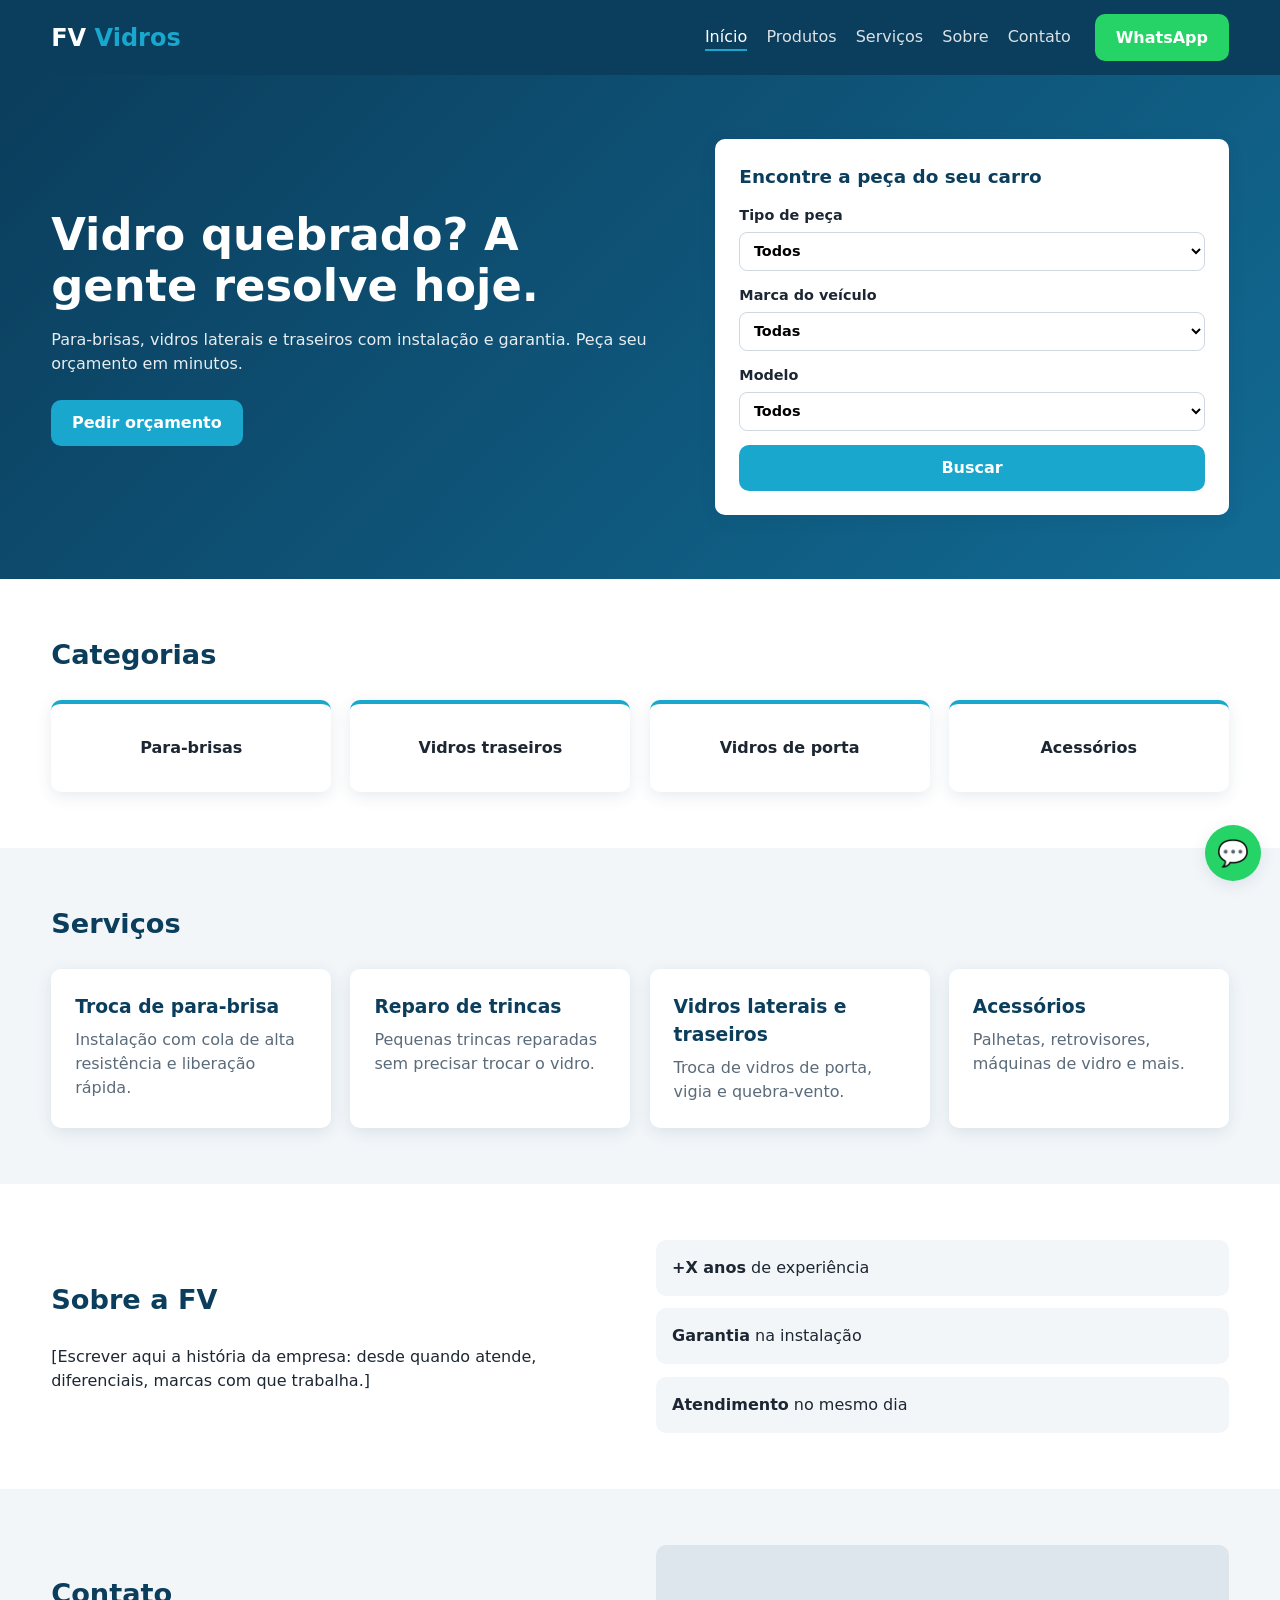
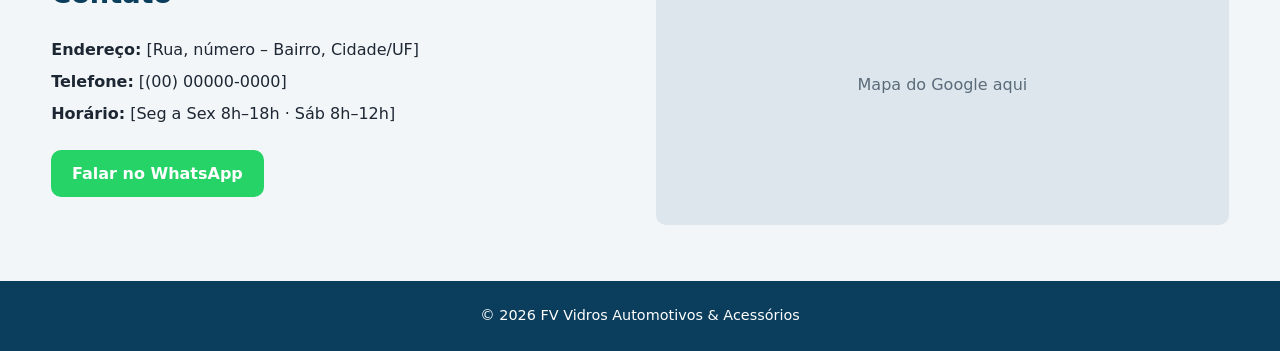
==== main/index.html @ 814f2c2c "Add files via upload primeiro code" ====
<!DOCTYPE html>
<html lang="pt-BR">
<head>
  <meta charset="UTF-8">
  <meta name="viewport" content="width=device-width, initial-scale=1.0">
  <title>FV Vidros Automotivos & Acessórios</title>
  <meta name="description" content="Para-brisas, vidros de porta, vidros traseiros, retrovisores e acessórios automotivos. Orçamento rápido pelo WhatsApp.">
  <link rel="stylesheet" href="css/reset.css">
  <link rel="stylesheet" href="css/style.css">
</head>
<body>

  <!-- ===== CABEÇALHO ===== -->
  <header class="topo">
    <div class="container topo__linha">
      <a href="index.html" class="logo">FV <span>Vidros</span></a>

      <button class="menu-toggle" aria-label="Abrir menu" aria-expanded="false">☰</button>

      <nav class="menu" aria-label="Principal">
        <a href="index.html" class="ativo">Início</a>
        <a href="produtos.html">Produtos</a>
        <a href="#servicos">Serviços</a>
        <a href="#sobre">Sobre</a>
        <a href="#contato">Contato</a>
      </nav>

      <a class="btn btn--whats js-whats" href="#" data-msg="Olá! Vim pelo site e gostaria de um orçamento.">WhatsApp</a>
    </div>
  </header>

  <main>
    <!-- ===== HERO + BUSCA POR VEÍCULO ===== -->
    <section class="hero">
      <div class="container hero__grid">
        <div>
          <h1>Vidro quebrado? A gente resolve hoje.</h1>
          <p>Para-brisas, vidros laterais e traseiros com instalação e garantia. Peça seu orçamento em minutos.</p>
          <a class="btn btn--primario js-whats" href="#" data-msg="Olá! Preciso de um orçamento de vidro.">Pedir orçamento</a>
        </div>

        <form class="busca-veiculo" action="produtos.html" method="get">
          <h2>Encontre a peça do seu carro</h2>
          <label>Tipo de peça
            <select name="tipo">
              <option value="">Todos</option>
              <option value="parabrisa">Para-brisa</option>
              <option value="traseiro">Vidro traseiro</option>
              <option value="porta">Vidro de porta</option>
              <option value="acessorio">Acessórios</option>
            </select>
          </label>
          <label>Marca do veículo
            <select name="marca" id="selMarca"><option value="">Todas</option></select>
          </label>
          <label>Modelo
            <select name="modelo" id="selModelo"><option value="">Todos</option></select>
          </label>
          <button class="btn btn--primario" type="submit">Buscar</button>
        </form>
      </div>
    </section>

    <!-- ===== CATEGORIAS ===== -->
    <section class="secao">
      <div class="container">
        <h2 class="secao__titulo">Categorias</h2>
        <div class="grid-cards">
          <a class="card-cat" href="produtos.html?tipo=parabrisa">Para-brisas</a>
          <a class="card-cat" href="produtos.html?tipo=traseiro">Vidros traseiros</a>
          <a class="card-cat" href="produtos.html?tipo=porta">Vidros de porta</a>
          <a class="card-cat" href="produtos.html?tipo=acessorio">Acessórios</a>
        </div>
      </div>
    </section>

    <!-- ===== SERVIÇOS ===== -->
    <section class="secao secao--clara" id="servicos">
      <div class="container">
        <h2 class="secao__titulo">Serviços</h2>
        <div class="grid-cards">
          <article class="card"><h3>Troca de para-brisa</h3><p>Instalação com cola de alta resistência e liberação rápida.</p></article>
          <article class="card"><h3>Reparo de trincas</h3><p>Pequenas trincas reparadas sem precisar trocar o vidro.</p></article>
          <article class="card"><h3>Vidros laterais e traseiros</h3><p>Troca de vidros de porta, vigia e quebra-vento.</p></article>
          <article class="card"><h3>Acessórios</h3><p>Palhetas, retrovisores, máquinas de vidro e mais.</p></article>
        </div>
      </div>
    </section>

    <!-- ===== SOBRE ===== -->
    <section class="secao" id="sobre">
      <div class="container sobre">
        <div>
          <h2 class="secao__titulo">Sobre a FV</h2>
          <p>[Escrever aqui a história da empresa: desde quando atende, diferenciais, marcas com que trabalha.]</p>
        </div>
        <ul class="destaques">
          <li><strong>+X anos</strong> de experiência</li>
          <li><strong>Garantia</strong> na instalação</li>
          <li><strong>Atendimento</strong> no mesmo dia</li>
        </ul>
      </div>
    </section>

    <!-- ===== CONTATO ===== -->
    <section class="secao secao--clara" id="contato">
      <div class="container contato">
        <div>
          <h2 class="secao__titulo">Contato</h2>
          <p><strong>Endereço:</strong> [Rua, número – Bairro, Cidade/UF]</p>
          <p><strong>Telefone:</strong> [(00) 00000-0000]</p>
          <p><strong>Horário:</strong> [Seg a Sex 8h–18h · Sáb 8h–12h]</p>
          <a class="btn btn--whats js-whats" href="#" data-msg="Olá! Gostaria de mais informações.">Falar no WhatsApp</a>
        </div>
        <!-- Cole aqui o iframe do Google Maps (Maps > Compartilhar > Incorporar mapa) -->
        <div class="mapa">Mapa do Google aqui</div>
      </div>
    </section>
  </main>

  <footer class="rodape">
    <div class="container">© <span id="ano"></span> FV Vidros Automotivos & Acessórios</div>
  </footer>

  <a class="whats-flutuante js-whats" href="#" data-msg="Olá! Vim pelo site." aria-label="WhatsApp">💬</a>

  <script src="js/dados.js"></script>
  <script src="js/main.js"></script>
</body>
</html>
---- main/css/style.css ----
/* =========================================================
   1. VARIÁVEIS — troque aqui as cores da marca FV
   ========================================================= */
:root {
  --cor-primaria: #0b3d5c;   /* azul escuro */
  --cor-destaque: #19a7ce;   /* azul "vidro" */
  --cor-whats:    #25d366;
  --cor-texto:    #1d2733;
  --cor-suave:    #5b6b7a;
  --cor-fundo:    #ffffff;
  --cor-fundo-2:  #f2f6f9;
  --raio: 10px;
  --sombra: 0 4px 16px rgba(11, 61, 92, .10);
  --fonte: system-ui, -apple-system, "Segoe UI", Roboto, sans-serif;
}

body { font-family: var(--fonte); color: var(--cor-texto); background: var(--cor-fundo);
       min-height: 100vh; display: flex; flex-direction: column; }
main { flex: 1; }
.container { width: min(1180px, 92%); margin-inline: auto; }

/* =========================================================
   2. BOTÕES
   ========================================================= */
.btn { display: inline-block; padding: .7rem 1.3rem; border: 0; border-radius: var(--raio);
       font-weight: 600; cursor: pointer; transition: transform .15s, opacity .15s; }
.btn:hover { transform: translateY(-1px); opacity: .92; }
.btn--primario   { background: var(--cor-destaque); color: #fff; }
.btn--secundario { background: var(--cor-fundo-2); color: var(--cor-primaria); }
.btn--whats      { background: var(--cor-whats); color: #fff; }

/* =========================================================
   3. CABEÇALHO
   ========================================================= */
.topo { background: var(--cor-primaria); color: #fff; position: sticky; top: 0; z-index: 10; }
.topo__linha { display: flex; align-items: center; gap: 1.5rem; padding: .9rem 0; }
.logo { font-size: 1.5rem; font-weight: 800; }
.logo span { color: var(--cor-destaque); }
.menu { display: flex; gap: 1.2rem; margin-left: auto; }
.menu a { opacity: .85; }
.menu a:hover, .menu a.ativo { opacity: 1; border-bottom: 2px solid var(--cor-destaque); }
.menu-toggle { display: none; background: none; border: 0; color: #fff; font-size: 1.6rem; cursor: pointer; }

/* =========================================================
   4. HERO + BUSCA POR VEÍCULO
   ========================================================= */
.hero { background: linear-gradient(135deg, var(--cor-primaria), #126b94); color: #fff; padding: 4rem 0; }
.hero__grid { display: grid; grid-template-columns: 1.2fr 1fr; gap: 3rem; align-items: center; }
.hero h1 { font-size: clamp(1.8rem, 4vw, 2.8rem); line-height: 1.15; margin-bottom: 1rem; }
.hero p { margin-bottom: 1.5rem; opacity: .9; }

.busca-veiculo, .filtros { background: #fff; color: var(--cor-texto); padding: 1.5rem;
                           border-radius: var(--raio); box-shadow: var(--sombra);
                           display: grid; gap: .9rem; }
.busca-veiculo h2, .filtros h2 { font-size: 1.15rem; color: var(--cor-primaria); }
.filtros form { display: grid; gap: .9rem; }
label { display: grid; gap: .3rem; font-size: .9rem; font-weight: 600; }
select, input { width: 100%; min-width: 0; padding: .6rem; border: 1px solid #cfd8e0; border-radius: 8px; background: #fff; }

/* =========================================================
   5. SEÇÕES E CARDS
   ========================================================= */
.secao { padding: 3.5rem 0; }
.secao--clara { background: var(--cor-fundo-2); }
.secao__titulo { font-size: 1.7rem; color: var(--cor-primaria); margin-bottom: 1.5rem; }

.grid-cards { display: grid; grid-template-columns: repeat(auto-fit, minmax(220px, 1fr)); gap: 1.2rem; }
.card, .card-cat { background: #fff; padding: 1.5rem; border-radius: var(--raio); box-shadow: var(--sombra); }
.card h3 { color: var(--cor-primaria); margin-bottom: .4rem; }
.card p { color: var(--cor-suave); }
.card-cat { font-weight: 700; text-align: center; padding: 2rem 1rem; border-top: 4px solid var(--cor-destaque); }
.card-cat:hover { transform: translateY(-3px); transition: transform .15s; }

.sobre, .contato { display: grid; grid-template-columns: 1fr 1fr; gap: 2rem; align-items: center; }
.destaques { display: grid; gap: .8rem; }
.destaques li { background: var(--cor-fundo-2); padding: 1rem; border-radius: var(--raio); }
.contato p { margin-bottom: .5rem; }
.contato .btn { margin-top: 1rem; }
.mapa { min-height: 280px; background: #dde6ed; border-radius: var(--raio);
        display: grid; place-items: center; color: var(--cor-suave); }
.mapa iframe { width: 100%; height: 100%; min-height: 280px; border: 0; border-radius: var(--raio); }

/* =========================================================
   6. CATÁLOGO
   ========================================================= */
.catalogo { display: grid; grid-template-columns: 260px 1fr; gap: 2rem; align-items: start; }
.filtros { position: sticky; top: 90px; }
.contador { color: var(--cor-suave); margin-bottom: 1rem; }
.grid-produtos { display: grid; grid-template-columns: repeat(auto-fill, minmax(220px, 1fr)); gap: 1.2rem; }
.produto { background: #fff; border-radius: var(--raio); box-shadow: var(--sombra); overflow: hidden;
           display: flex; flex-direction: column; }
.produto__img { aspect-ratio: 4/3; background: var(--cor-fundo-2); display: grid; place-items: center;
                color: var(--cor-suave); font-size: .85rem; }
.produto__img img { width: 100%; height: 100%; object-fit: cover; }
.produto__info { padding: 1rem; display: grid; gap: .4rem; flex: 1; }
.produto__info h3 { font-size: 1rem; }
.produto__compat { font-size: .85rem; color: var(--cor-suave); }
.produto__marca { font-size: .75rem; font-weight: 700; color: var(--cor-destaque); text-transform: uppercase; }
.produto .btn { margin: 0 1rem 1rem; text-align: center; }
.vazio { grid-column: 1 / -1; text-align: center; padding: 3rem; color: var(--cor-suave); }

/* =========================================================
   7. RODAPÉ + WHATSAPP FLUTUANTE
   ========================================================= */
.rodape { background: var(--cor-primaria); color: #fff; padding: 1.5rem 0; text-align: center; font-size: .9rem; }
.whats-flutuante { position: fixed; right: 1.2rem; bottom: 1.2rem; width: 56px; height: 56px;
                   border-radius: 50%; background: var(--cor-whats); display: grid; place-items: center;
                   font-size: 1.6rem; box-shadow: var(--sombra); z-index: 20; }

/* =========================================================
   8. RESPONSIVO (mobile)
   ========================================================= */
@media (max-width: 860px) {
  .menu-toggle { display: block; margin-left: auto; }
  .menu { display: none; position: absolute; top: 100%; left: 0; right: 0; flex-direction: column;
          background: var(--cor-primaria); padding: 1rem 4%; gap: .8rem; }
  .menu.aberto { display: flex; }
  .topo__linha > .btn--whats { display: none; }
  .hero__grid, .sobre, .contato, .catalogo { grid-template-columns: 1fr; }
  .filtros { position: static; }
}
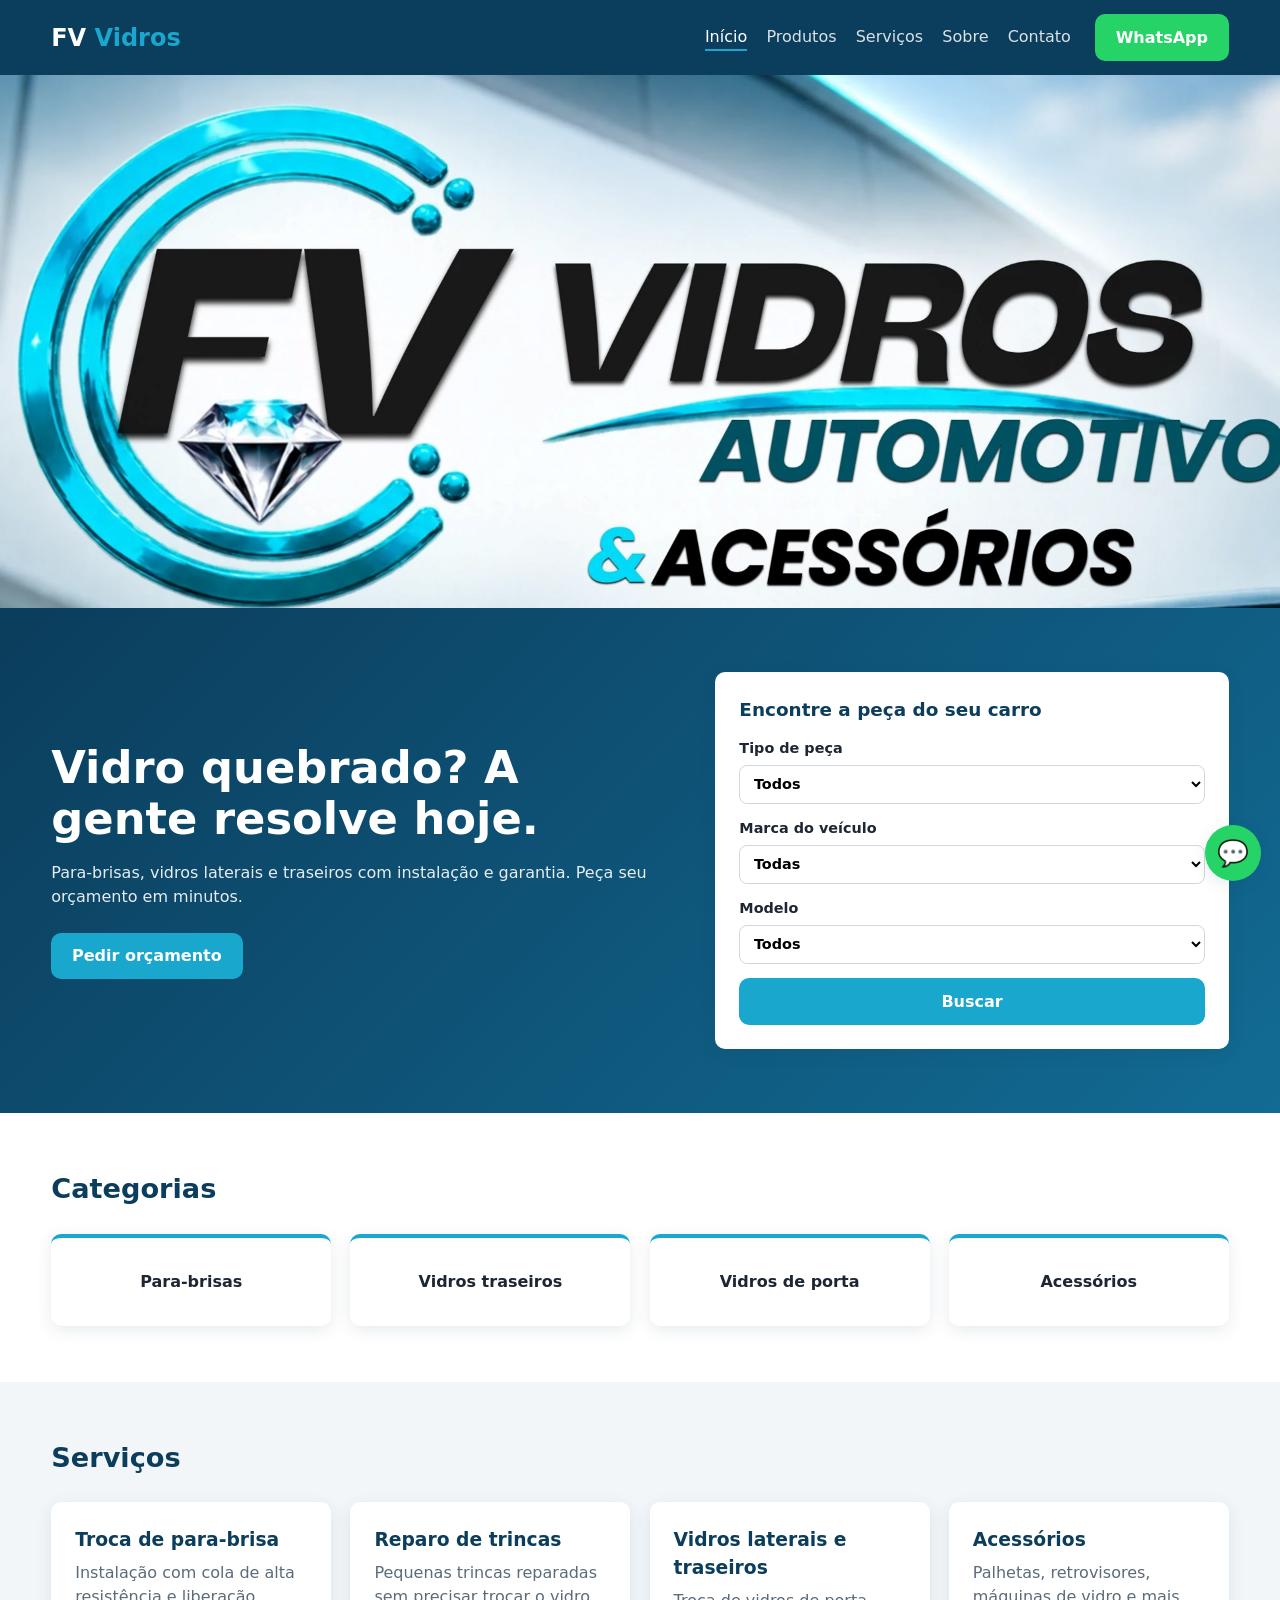
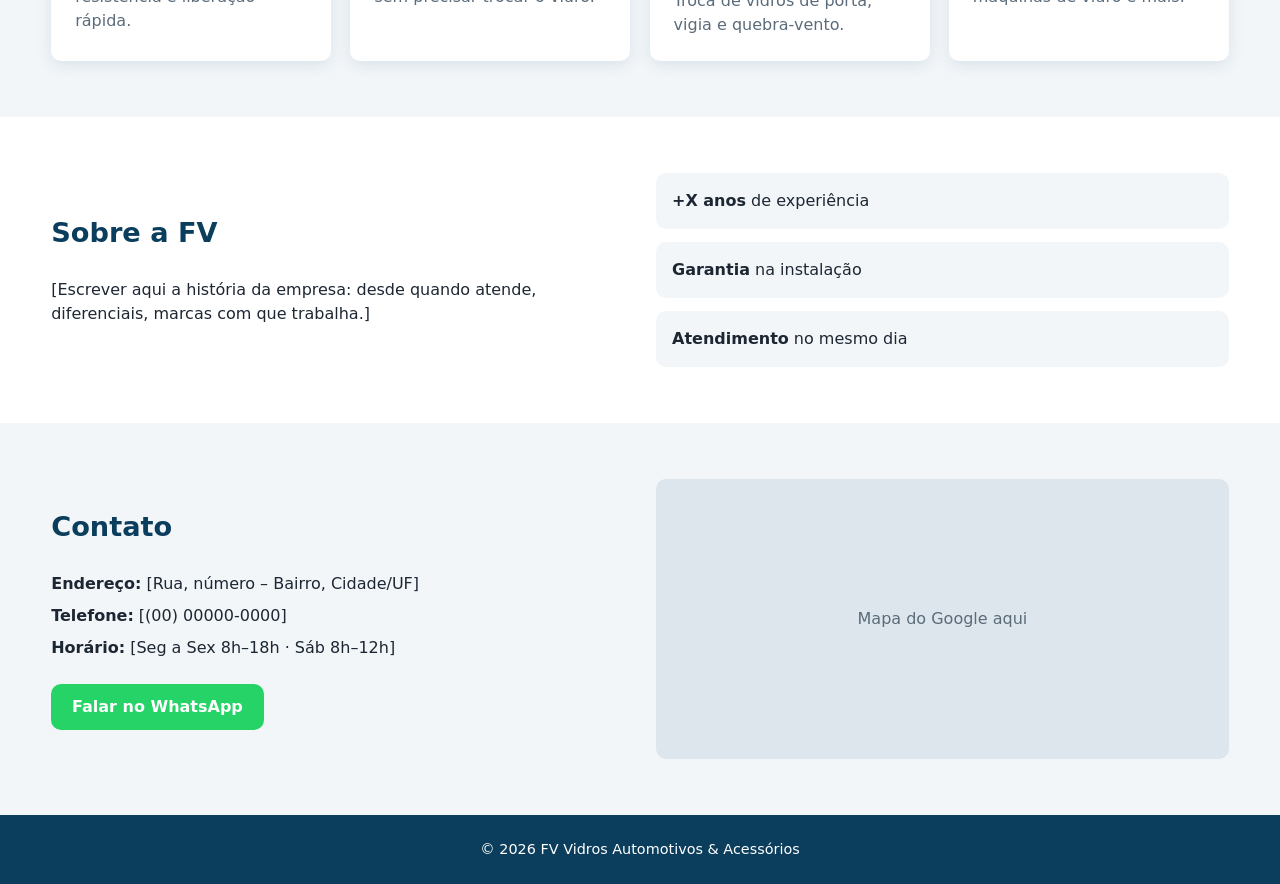
==== commit d457f410: "Concertanddo logo e inserindo fivicon" ====
--- a/main/index.html
+++ b/main/index.html
@@ -5,6 +5,12 @@
   <meta name="viewport" content="width=device-width, initial-scale=1.0">
   <title>FV Vidros Automotivos & Acessórios</title>
   <meta name="description" content="Para-brisas, vidros de porta, vidros traseiros, retrovisores e acessórios automotivos. Orçamento rápido pelo WhatsApp.">
+  <link rel="icon" href="img/favicon/favicon.ico" sizes="any">
+  <link rel="icon" type="image/png" sizes="32x32" href="img/favicon/favicon-32x32.png">
+  <link rel="icon" type="image/png" sizes="16x16" href="img/favicon/favicon-16x16.png">
+  <link rel="apple-touch-icon" href="img/favicon/apple-touch-icon.png">
+  <link rel="manifest" href="img/favicon/site.webmanifest">
+  <meta name="theme-color" content="#0b3d5c">
   <link rel="stylesheet" href="css/reset.css">
   <link rel="stylesheet" href="css/style.css">
 </head>
@@ -30,6 +36,15 @@
   </header>
 
   <main>
+    <!-- ===== BANNER ===== -->
+    <section class="banner">
+      <picture>
+        <source media="(max-width: 600px)" srcset="img/banner/banner-site-mobile-1080x1080.jpg">
+        <img src="img/banner/banner-site-1920x800.jpg" width="1920" height="800"
+             alt="FV Vidros Automotivos & Acessórios">
+      </picture>
+    </section>
+
     <!-- ===== HERO + BUSCA POR VEÍCULO ===== -->
     <section class="hero">
       <div class="container hero__grid">
--- a/main/css/style.css
+++ b/main/css/style.css
@@ -42,8 +42,11 @@
 .menu-toggle { display: none; background: none; border: 0; color: #fff; font-size: 1.6rem; cursor: pointer; }
 
 /* =========================================================
-   4. HERO + BUSCA POR VEÍCULO
+   4. BANNER + HERO + BUSCA POR VEÍCULO
    ========================================================= */
+.banner { background: #eef3f7; line-height: 0; }
+.banner img { display: block; width: 100%; height: auto; }
+
 .hero { background: linear-gradient(135deg, var(--cor-primaria), #126b94); color: #fff; padding: 4rem 0; }
 .hero__grid { display: grid; grid-template-columns: 1.2fr 1fr; gap: 3rem; align-items: center; }
 .hero h1 { font-size: clamp(1.8rem, 4vw, 2.8rem); line-height: 1.15; margin-bottom: 1rem; }
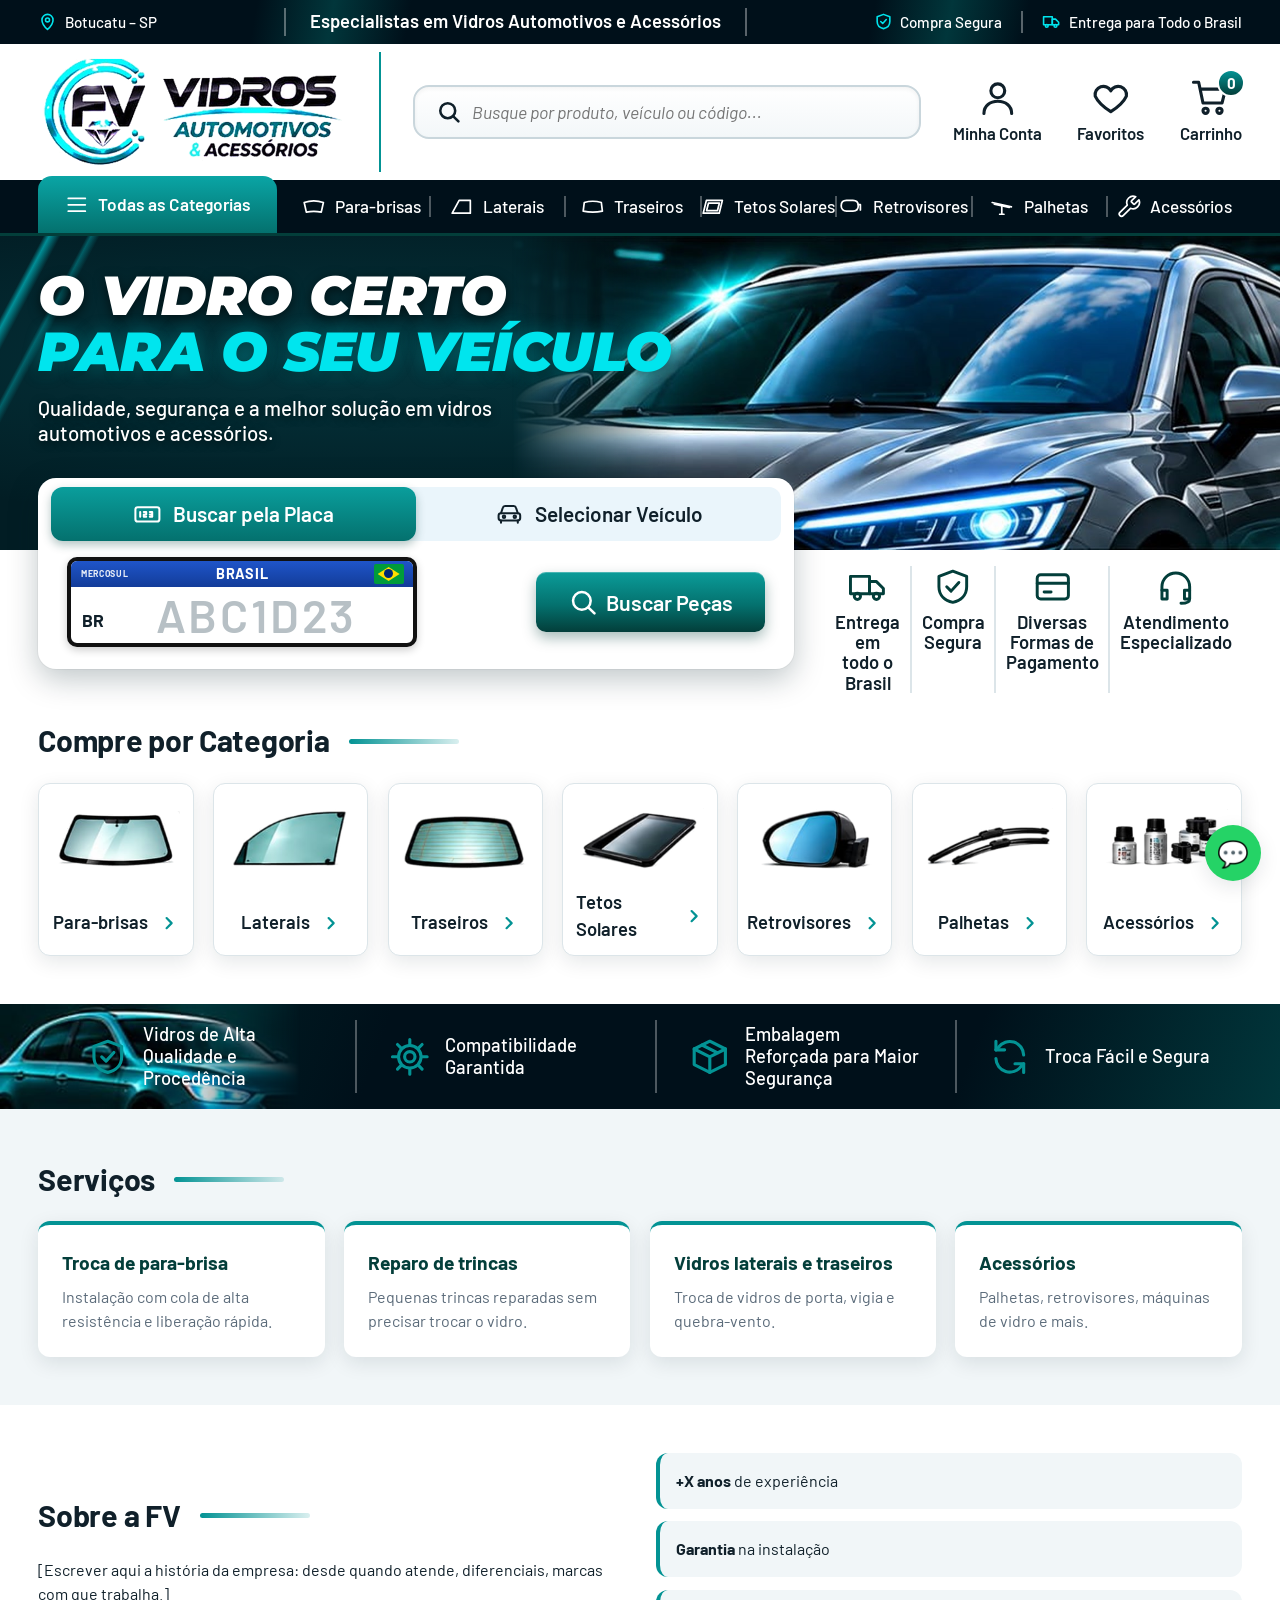
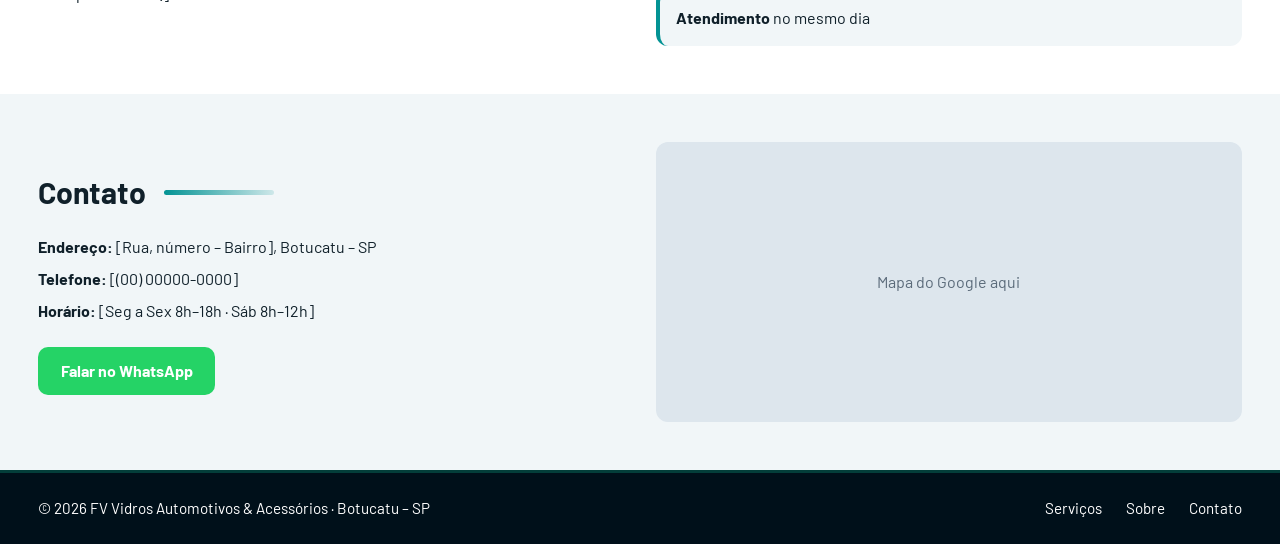
==== commit 61b1970f: "Redesenha o site seguindo o novo layout da loja - Novo cabeçalho: barra superior (Botucatu – SP, com" ====
--- a/main/index.html
+++ b/main/index.html
@@ -4,95 +4,203 @@
   <meta charset="UTF-8">
   <meta name="viewport" content="width=device-width, initial-scale=1.0">
   <title>FV Vidros Automotivos & Acessórios</title>
-  <meta name="description" content="Para-brisas, vidros de porta, vidros traseiros, retrovisores e acessórios automotivos. Orçamento rápido pelo WhatsApp.">
+  <meta name="description" content="Para-brisas, vidros laterais e traseiros, tetos solares, retrovisores, palhetas e acessórios automotivos. Botucatu – SP, entrega para todo o Brasil.">
   <link rel="icon" href="img/favicon/favicon.ico" sizes="any">
   <link rel="icon" type="image/png" sizes="32x32" href="img/favicon/favicon-32x32.png">
   <link rel="icon" type="image/png" sizes="16x16" href="img/favicon/favicon-16x16.png">
   <link rel="apple-touch-icon" href="img/favicon/apple-touch-icon.png">
   <link rel="manifest" href="img/favicon/site.webmanifest">
-  <meta name="theme-color" content="#0b3d5c">
+  <meta name="theme-color" content="#00101a">
+  <link rel="preconnect" href="https://fonts.googleapis.com">
+  <link rel="preconnect" href="https://fonts.gstatic.com" crossorigin>
+  <link rel="stylesheet" href="https://fonts.googleapis.com/css2?family=Barlow:wght@400;500;600;700&family=Montserrat:ital,wght@1,800;1,900&display=swap">
   <link rel="stylesheet" href="css/reset.css">
   <link rel="stylesheet" href="css/style.css">
 </head>
 <body>
 
+  <!-- ===== ÍCONES (usados com <svg><use href="#i-nome"/></svg>) ===== -->
+  <svg width="0" height="0" style="position:absolute" aria-hidden="true">
+    <defs>
+      <symbol id="i-pin" viewBox="0 0 24 24"><path d="M12 22s7-6.2 7-12a7 7 0 1 0-14 0c0 5.8 7 12 7 12z"/><circle cx="12" cy="10" r="2.5"/></symbol>
+      <symbol id="i-shield" viewBox="0 0 24 24"><path d="M12 3l8 3v6c0 5-3.5 8-8 9-4.5-1-8-4-8-9V6z"/><path d="M8.5 12l2.5 2.5 4.5-5"/></symbol>
+      <symbol id="i-truck" viewBox="0 0 24 24"><path d="M2 6h11v10H2z"/><path d="M13 9h4l4 4v3h-8z"/><circle cx="6" cy="17.5" r="1.8"/><circle cx="17" cy="17.5" r="1.8"/></symbol>
+      <symbol id="i-search" viewBox="0 0 24 24"><circle cx="11" cy="11" r="7"/><path d="M16.5 16.5L21 21"/></symbol>
+      <symbol id="i-user" viewBox="0 0 24 24"><circle cx="12" cy="8" r="4"/><path d="M4 21c0-4.4 3.6-7 8-7s8 2.6 8 7"/></symbol>
+      <symbol id="i-heart" viewBox="0 0 24 24"><path d="M12 20s-7-4.5-9-9a4.8 4.8 0 0 1 9-3 4.8 4.8 0 0 1 9 3c-2 4.5-9 9-9 9z"/></symbol>
+      <symbol id="i-cart" viewBox="0 0 24 24"><path d="M2 3h3l2.5 12h11l2-8H6.2"/><circle cx="9" cy="19.5" r="1.5"/><circle cx="17" cy="19.5" r="1.5"/></symbol>
+      <symbol id="i-menu" viewBox="0 0 24 24"><path d="M4 6h16M4 12h16M4 18h16"/></symbol>
+      <symbol id="i-parabrisa" viewBox="0 0 24 24"><path d="M3 8c6-2 12-2 18 0l-2 9c-4.6-1-9.4-1-14 0z"/></symbol>
+      <symbol id="i-lateral" viewBox="0 0 24 24"><path d="M3 18L9.5 6H20v12z"/></symbol>
+      <symbol id="i-traseiro" viewBox="0 0 24 24"><path d="M4 8c5-1.5 11-1.5 16 0l1 8c-6 1.2-12 1.2-18 0z"/></symbol>
+      <symbol id="i-teto" viewBox="0 0 24 24"><path d="M6 6h15l-3 12H3z"/><path d="M8 8.5h10.2l-1.8 7H6.2z"/></symbol>
+      <symbol id="i-retrovisor" viewBox="0 0 24 24"><path d="M3 11c0-3 2-5 5-5h6c3 0 5 2 5 5s-2 5-5 5H8c-3 0-5-2-5-5z"/><path d="M19 10h2v5"/></symbol>
+      <symbol id="i-palheta" viewBox="0 0 24 24"><path d="M3 8l18 4"/><path d="M5 9.5l14 3"/><path d="M12 11v8M10 19h4"/></symbol>
+      <symbol id="i-ferramenta" viewBox="0 0 24 24"><path d="M14.7 6.3a1 1 0 0 0 0 1.4l1.6 1.6a1 1 0 0 0 1.4 0l3.8-3.8a6 6 0 0 1-7.9 7.9l-6.9 6.9a2.1 2.1 0 0 1-3-3l6.9-6.9a6 6 0 0 1 7.9-7.9z"/></symbol>
+      <symbol id="i-cartao" viewBox="0 0 24 24"><rect x="3" y="5" width="18" height="14" rx="2"/><path d="M3 10h18M7 15h4"/></symbol>
+      <symbol id="i-atendimento" viewBox="0 0 24 24"><path d="M4 14v-2a8 8 0 0 1 16 0v2"/><path d="M4 14h3v5H4zM17 14h3v5h-3z"/><path d="M20 19c0 1.5-2 2.5-5 2.5"/></symbol>
+      <symbol id="i-engrenagem" viewBox="0 0 24 24"><circle cx="12" cy="12" r="3"/><path d="M12 2v3M12 19v3M2 12h3M19 12h3M4.9 4.9L7 7M17 17l2.1 2.1M4.9 19.1L7 17M17 7l2.1-2.1"/><circle cx="12" cy="12" r="6.5"/></symbol>
+      <symbol id="i-caixa" viewBox="0 0 24 24"><path d="M3 7.5L12 3l9 4.5v9L12 21l-9-4.5z"/><path d="M3 7.5l9 4.5 9-4.5M12 12v9M7.5 5.2l9 4.6"/></symbol>
+      <symbol id="i-troca" viewBox="0 0 24 24"><path d="M20 11a8 8 0 0 0-14.5-4.5L4 8"/><path d="M4 3v5h5"/><path d="M4 13a8 8 0 0 0 14.5 4.5L20 16"/><path d="M20 21v-5h-5"/></symbol>
+      <symbol id="i-seta" viewBox="0 0 24 24"><path d="M9 6l6 6-6 6"/></symbol>
+      <symbol id="i-carro" viewBox="0 0 24 24"><path d="M5 11l1.5-4.5A2 2 0 0 1 8.4 5h7.2a2 2 0 0 1 1.9 1.5L19 11"/><rect x="3" y="11" width="18" height="6" rx="2"/><path d="M5 17v2M19 17v2"/><circle cx="7.5" cy="14" r="1"/><circle cx="16.5" cy="14" r="1"/></symbol>
+      <symbol id="i-placa" viewBox="0 0 24 24"><rect x="2" y="6" width="20" height="12" rx="2"/><path d="M6 10v4M9 10h2v2H9v2h2M14 10h2v4h-2M14 12h2"/></symbol>
+    </defs>
+  </svg>
+
   <!-- ===== CABEÇALHO ===== -->
-  <header class="topo">
-    <div class="container topo__linha">
-      <a href="index.html" class="logo">FV <span>Vidros</span></a>
-
-      <button class="menu-toggle" aria-label="Abrir menu" aria-expanded="false">☰</button>
-
-      <nav class="menu" aria-label="Principal">
-        <a href="index.html" class="ativo">Início</a>
-        <a href="produtos.html">Produtos</a>
-        <a href="#servicos">Serviços</a>
-        <a href="#sobre">Sobre</a>
-        <a href="#contato">Contato</a>
-      </nav>
-
-      <a class="btn btn--whats js-whats" href="#" data-msg="Olá! Vim pelo site e gostaria de um orçamento.">WhatsApp</a>
+  <header class="site-topo">
+    <div class="topbar">
+      <div class="container topbar__linha">
+        <span class="topbar__item"><svg class="ic ic--ciano"><use href="#i-pin"/></svg> Botucatu – SP</span>
+        <span class="topbar__slogan">Especialistas em Vidros Automotivos e Acessórios</span>
+        <span class="topbar__selos">
+          <span class="topbar__item"><svg class="ic ic--ciano"><use href="#i-shield"/></svg> Compra Segura</span>
+          <span class="topbar__item"><svg class="ic ic--ciano"><use href="#i-truck"/></svg> Entrega para Todo o Brasil</span>
+        </span>
+      </div>
     </div>
+
+    <div class="cabecalho">
+      <div class="container cabecalho__linha">
+        <a href="index.html" class="logo">
+          <img src="img/logo-fv-vidros.png" width="1200" height="467" alt="FV Vidros Automotivos & Acessórios">
+        </a>
+
+        <form class="busca-topo" action="produtos.html" method="get" role="search">
+          <svg class="ic"><use href="#i-search"/></svg>
+          <input type="search" name="q" placeholder="Busque por produto, veículo ou código..." aria-label="Buscar produtos">
+        </form>
+
+        <nav class="atalhos" aria-label="Atalhos">
+          <a class="atalho js-whats" href="#" data-msg="Olá! Gostaria de atendimento.">
+            <svg class="ic"><use href="#i-user"/></svg><span>Minha Conta</span>
+          </a>
+          <a class="atalho" href="produtos.html">
+            <svg class="ic"><use href="#i-heart"/></svg><span>Favoritos</span>
+          </a>
+          <a class="atalho js-whats" href="#" data-msg="Olá! Gostaria de fazer um pedido.">
+            <span class="atalho__carrinho"><svg class="ic"><use href="#i-cart"/></svg><b class="badge">0</b></span><span>Carrinho</span>
+          </a>
+        </nav>
+
+        <button class="menu-toggle" aria-label="Abrir menu de categorias" aria-expanded="false">
+          <svg class="ic"><use href="#i-menu"/></svg>
+        </button>
+      </div>
+    </div>
+
+    <nav class="categorias-nav" aria-label="Categorias">
+      <div class="container menu">
+        <a class="cat-todas" href="produtos.html"><svg class="ic"><use href="#i-menu"/></svg> Todas as Categorias</a>
+        <a href="produtos.html?tipo=parabrisa"><svg class="ic"><use href="#i-parabrisa"/></svg> Para-brisas</a>
+        <a href="produtos.html?tipo=porta"><svg class="ic"><use href="#i-lateral"/></svg> Laterais</a>
+        <a href="produtos.html?tipo=traseiro"><svg class="ic"><use href="#i-traseiro"/></svg> Traseiros</a>
+        <a href="produtos.html?tipo=teto"><svg class="ic"><use href="#i-teto"/></svg> Tetos Solares</a>
+        <a href="produtos.html?tipo=retrovisor"><svg class="ic"><use href="#i-retrovisor"/></svg> Retrovisores</a>
+        <a href="produtos.html?tipo=palheta"><svg class="ic"><use href="#i-palheta"/></svg> Palhetas</a>
+        <a href="produtos.html?tipo=acessorio"><svg class="ic"><use href="#i-ferramenta"/></svg> Acessórios</a>
+      </div>
+    </nav>
   </header>
 
   <main>
-    <!-- ===== BANNER ===== -->
-    <section class="banner">
-      <picture>
-        <source media="(max-width: 600px)" srcset="img/banner/banner-site-mobile-1080x1080.jpg">
-        <img src="img/banner/banner-site-1920x800.jpg" width="1920" height="800"
-             alt="FV Vidros Automotivos & Acessórios">
-      </picture>
-    </section>
-
-    <!-- ===== HERO + BUSCA POR VEÍCULO ===== -->
+    <!-- ===== HERO ===== -->
     <section class="hero">
-      <div class="container hero__grid">
-        <div>
-          <h1>Vidro quebrado? A gente resolve hoje.</h1>
-          <p>Para-brisas, vidros laterais e traseiros com instalação e garantia. Peça seu orçamento em minutos.</p>
-          <a class="btn btn--primario js-whats" href="#" data-msg="Olá! Preciso de um orçamento de vidro.">Pedir orçamento</a>
-        </div>
-
-        <form class="busca-veiculo" action="produtos.html" method="get">
-          <h2>Encontre a peça do seu carro</h2>
-          <label>Tipo de peça
-            <select name="tipo">
-              <option value="">Todos</option>
-              <option value="parabrisa">Para-brisa</option>
-              <option value="traseiro">Vidro traseiro</option>
-              <option value="porta">Vidro de porta</option>
-              <option value="acessorio">Acessórios</option>
-            </select>
-          </label>
-          <label>Marca do veículo
-            <select name="marca" id="selMarca"><option value="">Todas</option></select>
-          </label>
-          <label>Modelo
-            <select name="modelo" id="selModelo"><option value="">Todos</option></select>
-          </label>
-          <button class="btn btn--primario" type="submit">Buscar</button>
-        </form>
+      <img class="hero__carro" src="img/hero/carro-hero.jpg" width="1560" height="568" alt="" aria-hidden="true">
+      <div class="container hero__conteudo">
+        <h1>O vidro certo <span>para o seu veículo</span></h1>
+        <p>Qualidade, segurança e a melhor solução em vidros automotivos e acessórios.</p>
+      </div>
+    </section>
+
+    <!-- ===== BUSCA + BENEFÍCIOS ===== -->
+    <section class="painel-area">
+      <div class="container painel-grid">
+        <div class="busca-painel">
+          <div class="abas" role="tablist">
+            <button class="aba ativa" type="button" role="tab" aria-selected="true" data-aba="placa">
+              <svg class="ic"><use href="#i-placa"/></svg> Buscar pela Placa
+            </button>
+            <button class="aba" type="button" role="tab" aria-selected="false" data-aba="veiculo">
+              <svg class="ic"><use href="#i-carro"/></svg> Selecionar Veículo
+            </button>
+          </div>
+
+          <form class="painel painel--placa" id="formPlaca" data-painel="placa">
+            <label class="placa">
+              <span class="placa__faixa"><small>MERCOSUL</small> BRASIL <i class="placa__bandeira" aria-hidden="true"></i></span>
+              <span class="placa__corpo">
+                <small>BR</small>
+                <input name="placa" maxlength="8" placeholder="ABC1D23" autocomplete="off" aria-label="Placa do veículo" required>
+              </span>
+            </label>
+            <button class="btn btn--buscar" type="submit"><svg class="ic"><use href="#i-search"/></svg> Buscar Peças</button>
+          </form>
+
+          <form class="painel painel--veiculo" action="produtos.html" method="get" data-painel="veiculo" hidden>
+            <label>Tipo de peça
+              <select name="tipo">
+                <option value="">Todos</option>
+                <option value="parabrisa">Para-brisa</option>
+                <option value="porta">Vidro lateral</option>
+                <option value="traseiro">Vidro traseiro</option>
+                <option value="teto">Teto solar</option>
+                <option value="retrovisor">Retrovisor</option>
+                <option value="palheta">Palheta</option>
+                <option value="acessorio">Acessórios</option>
+              </select>
+            </label>
+            <label>Marca
+              <select name="marca" id="selMarca"><option value="">Todas</option></select>
+            </label>
+            <label>Modelo
+              <select name="modelo" id="selModelo"><option value="">Todos</option></select>
+            </label>
+            <button class="btn btn--buscar" type="submit"><svg class="ic"><use href="#i-search"/></svg> Buscar Peças</button>
+          </form>
+        </div>
+
+        <ul class="beneficios">
+          <li><svg class="ic"><use href="#i-truck"/></svg>Entrega em todo o Brasil</li>
+          <li><svg class="ic"><use href="#i-shield"/></svg>Compra Segura</li>
+          <li><svg class="ic"><use href="#i-cartao"/></svg>Diversas Formas de Pagamento</li>
+          <li><svg class="ic"><use href="#i-atendimento"/></svg>Atendimento Especializado</li>
+        </ul>
       </div>
     </section>
 
     <!-- ===== CATEGORIAS ===== -->
-    <section class="secao">
+    <section class="secao secao--categorias">
       <div class="container">
-        <h2 class="secao__titulo">Categorias</h2>
-        <div class="grid-cards">
-          <a class="card-cat" href="produtos.html?tipo=parabrisa">Para-brisas</a>
-          <a class="card-cat" href="produtos.html?tipo=traseiro">Vidros traseiros</a>
-          <a class="card-cat" href="produtos.html?tipo=porta">Vidros de porta</a>
-          <a class="card-cat" href="produtos.html?tipo=acessorio">Acessórios</a>
-        </div>
-      </div>
+        <h2 class="titulo-linha">Compre por Categoria</h2>
+        <div class="grid-categorias">
+          <a class="card-cat" href="produtos.html?tipo=parabrisa"><img src="img/categorias/para-brisas.png" alt="" loading="lazy"><span>Para-brisas <svg class="ic"><use href="#i-seta"/></svg></span></a>
+          <a class="card-cat" href="produtos.html?tipo=porta"><img src="img/categorias/laterais.png" alt="" loading="lazy"><span>Laterais <svg class="ic"><use href="#i-seta"/></svg></span></a>
+          <a class="card-cat" href="produtos.html?tipo=traseiro"><img src="img/categorias/traseiros.png" alt="" loading="lazy"><span>Traseiros <svg class="ic"><use href="#i-seta"/></svg></span></a>
+          <a class="card-cat" href="produtos.html?tipo=teto"><img src="img/categorias/tetos-solares.png" alt="" loading="lazy"><span>Tetos Solares <svg class="ic"><use href="#i-seta"/></svg></span></a>
+          <a class="card-cat" href="produtos.html?tipo=retrovisor"><img src="img/categorias/retrovisores.png" alt="" loading="lazy"><span>Retrovisores <svg class="ic"><use href="#i-seta"/></svg></span></a>
+          <a class="card-cat" href="produtos.html?tipo=palheta"><img src="img/categorias/palhetas.png" alt="" loading="lazy"><span>Palhetas <svg class="ic"><use href="#i-seta"/></svg></span></a>
+          <a class="card-cat" href="produtos.html?tipo=acessorio"><img src="img/categorias/acessorios.png" alt="" loading="lazy"><span>Acessórios <svg class="ic"><use href="#i-seta"/></svg></span></a>
+        </div>
+      </div>
+    </section>
+
+    <!-- ===== FAIXA DE GARANTIAS ===== -->
+    <section class="faixa">
+      <img class="faixa__carro" src="img/hero/carro-faixa.jpg" width="600" height="148" alt="" aria-hidden="true">
+      <ul class="container faixa__itens">
+        <li><svg class="ic"><use href="#i-shield"/></svg>Vidros de Alta Qualidade e Procedência</li>
+        <li><svg class="ic"><use href="#i-engrenagem"/></svg>Compatibilidade Garantida</li>
+        <li><svg class="ic"><use href="#i-caixa"/></svg>Embalagem Reforçada para Maior Segurança</li>
+        <li><svg class="ic"><use href="#i-troca"/></svg>Troca Fácil e Segura</li>
+      </ul>
     </section>
 
     <!-- ===== SERVIÇOS ===== -->
     <section class="secao secao--clara" id="servicos">
       <div class="container">
-        <h2 class="secao__titulo">Serviços</h2>
+        <h2 class="titulo-linha">Serviços</h2>
         <div class="grid-cards">
           <article class="card"><h3>Troca de para-brisa</h3><p>Instalação com cola de alta resistência e liberação rápida.</p></article>
           <article class="card"><h3>Reparo de trincas</h3><p>Pequenas trincas reparadas sem precisar trocar o vidro.</p></article>
@@ -106,7 +214,7 @@
     <section class="secao" id="sobre">
       <div class="container sobre">
         <div>
-          <h2 class="secao__titulo">Sobre a FV</h2>
+          <h2 class="titulo-linha">Sobre a FV</h2>
           <p>[Escrever aqui a história da empresa: desde quando atende, diferenciais, marcas com que trabalha.]</p>
         </div>
         <ul class="destaques">
@@ -121,8 +229,8 @@
     <section class="secao secao--clara" id="contato">
       <div class="container contato">
         <div>
-          <h2 class="secao__titulo">Contato</h2>
-          <p><strong>Endereço:</strong> [Rua, número – Bairro, Cidade/UF]</p>
+          <h2 class="titulo-linha">Contato</h2>
+          <p><strong>Endereço:</strong> [Rua, número – Bairro], Botucatu – SP</p>
           <p><strong>Telefone:</strong> [(00) 00000-0000]</p>
           <p><strong>Horário:</strong> [Seg a Sex 8h–18h · Sáb 8h–12h]</p>
           <a class="btn btn--whats js-whats" href="#" data-msg="Olá! Gostaria de mais informações.">Falar no WhatsApp</a>
@@ -134,7 +242,10 @@
   </main>
 
   <footer class="rodape">
-    <div class="container">© <span id="ano"></span> FV Vidros Automotivos & Acessórios</div>
+    <div class="container rodape__linha">
+      <span>© <span id="ano"></span> FV Vidros Automotivos & Acessórios · Botucatu – SP</span>
+      <nav aria-label="Institucional"><a href="#servicos">Serviços</a><a href="#sobre">Sobre</a><a href="#contato">Contato</a></nav>
+    </div>
   </footer>
 
   <a class="whats-flutuante js-whats" href="#" data-msg="Olá! Vim pelo site." aria-label="WhatsApp">💬</a>
--- a/main/css/style.css
+++ b/main/css/style.css
@@ -1,124 +1,294 @@
 /* =========================================================
-   1. VARIÁVEIS — troque aqui as cores da marca FV
+   1. VARIÁVEIS — cores da marca FV
    ========================================================= */
 :root {
-  --cor-primaria: #0b3d5c;   /* azul escuro */
-  --cor-destaque: #19a7ce;   /* azul "vidro" */
-  --cor-whats:    #25d366;
-  --cor-texto:    #1d2733;
-  --cor-suave:    #5b6b7a;
-  --cor-fundo:    #ffffff;
-  --cor-fundo-2:  #f2f6f9;
-  --raio: 10px;
-  --sombra: 0 4px 16px rgba(11, 61, 92, .10);
-  --fonte: system-ui, -apple-system, "Segoe UI", Roboto, sans-serif;
+  --escuro:        #00101a;   /* barra do topo / menu / rodapé */
+  --escuro-2:      #021d24;   /* fundo do hero */
+  --teal:          #039394;   /* destaque principal */
+  --teal-escuro:   #04716e;
+  --teal-fundo:    #033e3a;
+  --ciano:         #00e5ee;   /* brilho / títulos */
+  --cor-whats:     #25d366;
+  --cor-texto:     #10202a;
+  --cor-suave:     #5b6b7a;
+  --cor-fundo:     #ffffff;
+  --cor-fundo-2:   #f1f6f8;
+  --borda:         #dce5e9;
+  --raio: 12px;
+  --sombra: 0 6px 20px rgba(0, 32, 40, .10);
+  --fonte: "Barlow", system-ui, -apple-system, "Segoe UI", Roboto, sans-serif;
+  --fonte-titulo: "Montserrat", "Arial Black", system-ui, sans-serif;
 }
 
 body { font-family: var(--fonte); color: var(--cor-texto); background: var(--cor-fundo);
        min-height: 100vh; display: flex; flex-direction: column; }
 main { flex: 1; }
-.container { width: min(1180px, 92%); margin-inline: auto; }
+.container { width: min(1480px, 94%); margin-inline: auto; }
+
+.ic { width: 1.25em; height: 1.25em; flex: none; fill: none; stroke: currentColor;
+      stroke-width: 2; stroke-linecap: round; stroke-linejoin: round; }
+.ic--ciano { color: var(--ciano); }
 
 /* =========================================================
    2. BOTÕES
    ========================================================= */
-.btn { display: inline-block; padding: .7rem 1.3rem; border: 0; border-radius: var(--raio);
-       font-weight: 600; cursor: pointer; transition: transform .15s, opacity .15s; }
-.btn:hover { transform: translateY(-1px); opacity: .92; }
-.btn--primario   { background: var(--cor-destaque); color: #fff; }
-.btn--secundario { background: var(--cor-fundo-2); color: var(--cor-primaria); }
+.btn { display: inline-flex; align-items: center; justify-content: center; gap: .5rem;
+       padding: .75rem 1.4rem; border: 0; border-radius: 10px; font-weight: 700;
+       cursor: pointer; transition: transform .15s, filter .15s; }
+.btn:hover { transform: translateY(-1px); filter: brightness(1.08); }
+.btn--primario   { background: var(--teal); color: #fff; }
+.btn--secundario { background: var(--cor-fundo-2); color: var(--teal-fundo); }
 .btn--whats      { background: var(--cor-whats); color: #fff; }
+.btn--buscar     { background: linear-gradient(180deg, #0b9c99, var(--teal-escuro) 55%, var(--teal-fundo));
+                   color: #fff; font-size: 1.35rem; font-weight: 600; padding: .85rem 2rem;
+                   box-shadow: 0 6px 14px rgba(3, 62, 58, .35), inset 0 1px 0 rgba(255,255,255,.25); }
+.btn--buscar .ic { width: 1.4em; height: 1.4em; }
 
 /* =========================================================
    3. CABEÇALHO
    ========================================================= */
-.topo { background: var(--cor-primaria); color: #fff; position: sticky; top: 0; z-index: 10; }
-.topo__linha { display: flex; align-items: center; gap: 1.5rem; padding: .9rem 0; }
-.logo { font-size: 1.5rem; font-weight: 800; }
-.logo span { color: var(--cor-destaque); }
-.menu { display: flex; gap: 1.2rem; margin-left: auto; }
-.menu a { opacity: .85; }
-.menu a:hover, .menu a.ativo { opacity: 1; border-bottom: 2px solid var(--cor-destaque); }
-.menu-toggle { display: none; background: none; border: 0; color: #fff; font-size: 1.6rem; cursor: pointer; }
-
-/* =========================================================
-   4. BANNER + HERO + BUSCA POR VEÍCULO
-   ========================================================= */
-.banner { background: #eef3f7; line-height: 0; }
-.banner img { display: block; width: 100%; height: auto; }
-
-.hero { background: linear-gradient(135deg, var(--cor-primaria), #126b94); color: #fff; padding: 4rem 0; }
-.hero__grid { display: grid; grid-template-columns: 1.2fr 1fr; gap: 3rem; align-items: center; }
-.hero h1 { font-size: clamp(1.8rem, 4vw, 2.8rem); line-height: 1.15; margin-bottom: 1rem; }
-.hero p { margin-bottom: 1.5rem; opacity: .9; }
-
-.busca-veiculo, .filtros { background: #fff; color: var(--cor-texto); padding: 1.5rem;
-                           border-radius: var(--raio); box-shadow: var(--sombra);
-                           display: grid; gap: .9rem; }
-.busca-veiculo h2, .filtros h2 { font-size: 1.15rem; color: var(--cor-primaria); }
-.filtros form { display: grid; gap: .9rem; }
-label { display: grid; gap: .3rem; font-size: .9rem; font-weight: 600; }
-select, input { width: 100%; min-width: 0; padding: .6rem; border: 1px solid #cfd8e0; border-radius: 8px; background: #fff; }
-
-/* =========================================================
-   5. SEÇÕES E CARDS
-   ========================================================= */
-.secao { padding: 3.5rem 0; }
+.topbar { background: linear-gradient(100deg, var(--escuro) 0 20%, #01363b 26%, var(--escuro) 32% 68%, #01363b 74%, var(--escuro) 80%);
+          color: #fff; font-size: .95rem; font-weight: 500; }
+.topbar__linha { display: flex; align-items: center; justify-content: space-between; gap: 1rem; min-height: 44px; }
+.topbar__item { display: inline-flex; align-items: center; gap: .45rem; }
+.topbar__slogan { font-size: 1.15rem; font-weight: 600; padding-inline: 1.5rem;
+                  border-inline: 2px solid rgba(255,255,255,.35); }
+.topbar__selos { display: flex; gap: 1.2rem; }
+.topbar__selos .topbar__item + .topbar__item { padding-left: 1.2rem; border-left: 2px solid rgba(255,255,255,.35); }
+
+.cabecalho { background: #fff; }
+.cabecalho__linha { display: flex; align-items: center; gap: 2rem; padding: .5rem 0; }
+.logo { padding-right: 2rem; border-right: 2px solid var(--teal); }
+.logo img { height: 120px; width: auto; }
+
+.busca-topo { flex: 1; display: flex; align-items: center; gap: .7rem; padding: 0 1.3rem; height: 54px;
+              border: 2px solid #c9d6dc; border-radius: 16px; background: linear-gradient(#fff, #f3f7f9);
+              box-shadow: inset 0 2px 4px rgba(0,0,0,.05); }
+.busca-topo:focus-within { border-color: var(--teal); }
+.busca-topo .ic { width: 1.6rem; height: 1.6rem; stroke-width: 2.4; }
+.busca-topo input { flex: 1; border: 0; background: none; outline: none; font-size: 1.1rem; font-style: italic; }
+
+.atalhos { display: flex; gap: 2.2rem; }
+.atalho { display: grid; justify-items: center; gap: .15rem; font-weight: 600; font-size: 1.05rem; }
+.atalho .ic { width: 2.6rem; height: 2.6rem; stroke-width: 1.8; }
+.atalho:hover { color: var(--teal); }
+.atalho__carrinho { position: relative; }
+.badge { position: absolute; top: -8px; right: -14px; min-width: 28px; height: 28px; padding: 0 6px;
+         border-radius: 14px; background: linear-gradient(var(--teal), var(--teal-fundo)); color: #fff;
+         display: grid; place-items: center; font-size: .95rem; border: 2px solid #fff; }
+
+.menu-toggle { display: none; background: none; border: 0; color: var(--cor-texto); cursor: pointer; }
+.menu-toggle .ic { width: 2rem; height: 2rem; }
+
+.categorias-nav { background: var(--escuro); color: #fff; border-bottom: 3px solid var(--teal-fundo); }
+.categorias-nav .menu { display: flex; align-items: stretch; }
+.categorias-nav a { display: inline-flex; align-items: center; gap: .55rem; padding: .85rem 0; flex: 1;
+                    justify-content: center; font-size: 1.08rem; font-weight: 500; position: relative; }
+.categorias-nav a:not(.cat-todas) + a::before { content: ""; position: absolute; left: 0; top: 30%; height: 40%;
+                    border-left: 2px solid rgba(255,255,255,.3); }
+.categorias-nav a .ic { width: 1.6rem; height: 1.6rem; stroke-width: 1.6; }
+.categorias-nav a:hover { color: var(--ciano); }
+.categorias-nav .cat-todas { flex: none; padding: .85rem 1.6rem; margin-top: -4px; margin-right: 1rem;
+                             background: linear-gradient(180deg, #0aa5a5, var(--teal-escuro));
+                             border-radius: 14px 14px 0 0; font-weight: 600; }
+.categorias-nav .cat-todas:hover { color: #fff; filter: brightness(1.1); }
+
+/* =========================================================
+   4. HERO + PAINEL DE BUSCA
+   ========================================================= */
+.hero { position: relative; overflow: hidden; color: #fff; min-height: 300px;
+        background:
+          linear-gradient(118deg, transparent 0 3%, rgba(0,229,238,.55) 3.4%, transparent 4.2% 6%, rgba(0,229,238,.3) 6.3%, transparent 6.9%),
+          radial-gradient(ellipse at 30% 40%, #04343c, transparent 60%),
+          var(--escuro-2); }
+.hero__carro { position: absolute; right: 0; top: 0; height: 100%; width: 60%; object-fit: cover; object-position: left center;
+               -webkit-mask-image: linear-gradient(to right, transparent, #000 22%);
+               mask-image: linear-gradient(to right, transparent, #000 22%); }
+.hero__conteudo { position: relative; padding: 2rem 0 6.5rem; max-width: 1280px; }
+.hero h1 { font-family: var(--fonte-titulo); font-style: italic; font-weight: 900; text-transform: uppercase;
+           font-size: clamp(2rem, 4.3vw, 3.7rem); line-height: 1.02; letter-spacing: -.01em;
+           text-shadow: 0 3px 12px rgba(0,0,0,.6); margin-bottom: 1rem; }
+.hero h1 span { display: block; color: var(--ciano); text-shadow: 0 0 18px rgba(0,229,238,.35), 0 3px 10px rgba(0,0,0,.5); }
+.hero p { font-size: clamp(1.05rem, 1.6vw, 1.45rem); font-weight: 500; max-width: 40ch; line-height: 1.2;
+          text-shadow: 0 2px 8px rgba(0,0,0,.6); }
+
+.painel-area { position: relative; z-index: 2; }
+.painel-grid { display: grid; grid-template-columns: minmax(0, 770px) 1fr; gap: 2rem; align-items: start; }
+.busca-painel { margin-top: -72px; background: #fff; border-radius: 18px; padding: .6rem 1.8rem 1.4rem;
+                box-shadow: 0 10px 30px rgba(0, 30, 40, .25), 0 0 0 1px rgba(0,0,0,.04); }
+.abas { display: grid; grid-template-columns: 1fr 1fr; background: #eaf5fb; border-radius: 12px; margin: 0 -1rem 1rem; }
+.aba { display: inline-flex; align-items: center; justify-content: center; gap: .7rem; padding: .7rem 1rem;
+       border: 0; border-radius: 12px; background: none; font-size: 1.3rem; font-weight: 600; cursor: pointer; color: var(--cor-texto); }
+.aba .ic { width: 1.8rem; height: 1.8rem; stroke-width: 1.7; }
+.aba.ativa { background: linear-gradient(180deg, #0a9e9c, var(--teal-escuro)); color: #fff;
+             box-shadow: 0 4px 10px rgba(3, 62, 58, .3); }
+
+.painel { display: grid; grid-template-columns: 1fr auto; gap: 1.5rem; align-items: center; }
+.painel[hidden] { display: none; }
+.painel--veiculo { grid-template-columns: repeat(3, 1fr) auto; align-items: end; gap: 1rem; }
+.painel--veiculo .btn--buscar { font-size: 1.1rem; padding: .7rem 1.2rem; }
+
+.placa { display: block; max-width: 350px; border: 4px solid #111; border-radius: 10px; overflow: hidden; background: #fff;
+         box-shadow: 0 3px 8px rgba(0,0,0,.2); cursor: text; }
+.placa__faixa { display: flex; align-items: center; justify-content: center; position: relative; gap: .5rem;
+                background: linear-gradient(#1f55c9, #133c99); color: #fff; font-weight: 700; letter-spacing: .05em; padding: .15rem 0; }
+.placa__faixa small { position: absolute; left: .6rem; font-size: .55rem; opacity: .9; }
+.placa__bandeira { position: absolute; right: .6rem; width: 30px; height: 20px; background: #009c3b; border-radius: 2px;
+                   clip-path: none; }
+.placa__bandeira::before { content: ""; position: absolute; inset: 3px 4px; background: #ffdf00; clip-path: polygon(50% 0, 100% 50%, 50% 100%, 0 50%); }
+.placa__bandeira::after  { content: ""; position: absolute; left: 50%; top: 50%; width: 9px; height: 9px; margin: -4.5px; border-radius: 50%; background: #002776; }
+.placa__corpo { display: flex; align-items: flex-end; gap: .4rem; padding: .1rem .7rem .2rem; }
+.placa__corpo small { font-weight: 700; font-size: 1.1rem; padding-bottom: .4rem; }
+.placa__corpo input { width: 100%; border: 0; outline: none; background: none; text-align: center; text-transform: uppercase;
+                      font-family: var(--fonte); font-weight: 600; font-size: 2.9rem; letter-spacing: .06em; line-height: 1.1; color: #111; }
+.placa__corpo input::placeholder { color: #b7c0c5; }
+
+.beneficios { display: grid; grid-template-columns: repeat(4, 1fr); padding-top: 1rem; }
+.beneficios li { display: grid; justify-items: center; align-content: start; gap: .3rem; text-align: center;
+                 font-weight: 600; font-size: 1.15rem; line-height: 1.1; padding: 0 .6rem; }
+.beneficios li + li { border-left: 2px solid var(--borda); }
+.beneficios .ic { width: 2.6rem; height: 2.6rem; color: var(--teal-fundo); stroke-width: 1.7; }
+
+/* =========================================================
+   5. SEÇÕES, CATEGORIAS E CARDS
+   ========================================================= */
+.secao { padding: 3rem 0; }
+.secao--categorias { padding-top: 1.6rem; }
 .secao--clara { background: var(--cor-fundo-2); }
-.secao__titulo { font-size: 1.7rem; color: var(--cor-primaria); margin-bottom: 1.5rem; }
+.titulo-linha { display: flex; align-items: center; gap: 1.2rem; font-size: 1.9rem; font-weight: 700;
+                color: var(--cor-texto); margin-bottom: 1.2rem; letter-spacing: -.01em; }
+.titulo-linha::after { content: ""; width: 110px; height: 5px; border-radius: 3px;
+                       background: linear-gradient(90deg, var(--teal), rgba(3,147,148,.15)); }
+
+.grid-categorias { display: grid; grid-template-columns: repeat(7, 1fr); gap: 1.2rem; }
+.card-cat { display: grid; gap: .3rem; background: #fff; border: 1px solid var(--borda); border-radius: var(--raio);
+            padding: .6rem .8rem .7rem; box-shadow: var(--sombra); transition: transform .15s, box-shadow .15s; }
+.card-cat:hover { transform: translateY(-3px); box-shadow: 0 10px 24px rgba(0,32,40,.16); }
+.card-cat img { width: 100%; height: 90px; object-fit: contain; }
+.card-cat span { display: flex; align-items: center; justify-content: center; gap: .3rem; font-weight: 600; font-size: 1.15rem; }
+.card-cat .ic { color: var(--teal); stroke-width: 2.6; width: 1.1em; height: 1.1em; margin-left: .4rem; }
+
+.faixa { position: relative; overflow: hidden; color: #fff;
+         background: linear-gradient(110deg, #012a2d, var(--escuro) 30%, var(--escuro) 75%, #01363b); }
+.faixa__carro { position: absolute; left: 0; bottom: 0; height: 100%; width: 300px; object-fit: cover; object-position: left center;
+                -webkit-mask-image: linear-gradient(to right, #000 60%, transparent);
+                mask-image: linear-gradient(to right, #000 60%, transparent); }
+.faixa__itens { position: relative; display: grid; grid-template-columns: repeat(4, auto); justify-content: end; padding: 1rem 0; }
+.faixa__itens li { display: flex; align-items: center; gap: .9rem; padding: .2rem 2rem; font-size: 1.15rem;
+                   font-weight: 500; line-height: 1.2; max-width: 300px; }
+.faixa__itens li + li { border-left: 2px solid rgba(255,255,255,.3); }
+.faixa__itens .ic { width: 2.6rem; height: 2.6rem; color: var(--teal); stroke-width: 1.8; }
 
 .grid-cards { display: grid; grid-template-columns: repeat(auto-fit, minmax(220px, 1fr)); gap: 1.2rem; }
-.card, .card-cat { background: #fff; padding: 1.5rem; border-radius: var(--raio); box-shadow: var(--sombra); }
-.card h3 { color: var(--cor-primaria); margin-bottom: .4rem; }
+.card { background: #fff; padding: 1.5rem; border-radius: var(--raio); box-shadow: var(--sombra); border-top: 4px solid var(--teal); }
+.card h3 { color: var(--teal-fundo); margin-bottom: .4rem; font-size: 1.2rem; }
 .card p { color: var(--cor-suave); }
-.card-cat { font-weight: 700; text-align: center; padding: 2rem 1rem; border-top: 4px solid var(--cor-destaque); }
-.card-cat:hover { transform: translateY(-3px); transition: transform .15s; }
 
 .sobre, .contato { display: grid; grid-template-columns: 1fr 1fr; gap: 2rem; align-items: center; }
 .destaques { display: grid; gap: .8rem; }
-.destaques li { background: var(--cor-fundo-2); padding: 1rem; border-radius: var(--raio); }
+.destaques li { background: var(--cor-fundo-2); padding: 1rem; border-radius: var(--raio); border-left: 4px solid var(--teal); }
 .contato p { margin-bottom: .5rem; }
 .contato .btn { margin-top: 1rem; }
 .mapa { min-height: 280px; background: #dde6ed; border-radius: var(--raio);
         display: grid; place-items: center; color: var(--cor-suave); }
 .mapa iframe { width: 100%; height: 100%; min-height: 280px; border: 0; border-radius: var(--raio); }
 
+label { display: grid; gap: .3rem; font-size: .9rem; font-weight: 600; }
+select, input { width: 100%; min-width: 0; padding: .6rem; border: 1px solid #cfd8e0; border-radius: 8px; background: #fff; }
+.busca-topo input, .placa__corpo input { padding: 0; }
+
 /* =========================================================
    6. CATÁLOGO
    ========================================================= */
 .catalogo { display: grid; grid-template-columns: 260px 1fr; gap: 2rem; align-items: start; }
-.filtros { position: sticky; top: 90px; }
+.filtros { background: #fff; color: var(--cor-texto); padding: 1.5rem; border-radius: var(--raio);
+           box-shadow: var(--sombra); border: 1px solid var(--borda); display: grid; gap: .9rem; position: sticky; top: 1rem; }
+.filtros h2 { font-size: 1.2rem; color: var(--teal-fundo); }
+.filtros form { display: grid; gap: .9rem; }
 .contador { color: var(--cor-suave); margin-bottom: 1rem; }
 .grid-produtos { display: grid; grid-template-columns: repeat(auto-fill, minmax(220px, 1fr)); gap: 1.2rem; }
 .produto { background: #fff; border-radius: var(--raio); box-shadow: var(--sombra); overflow: hidden;
-           display: flex; flex-direction: column; }
+           display: flex; flex-direction: column; border: 1px solid var(--borda); }
 .produto__img { aspect-ratio: 4/3; background: var(--cor-fundo-2); display: grid; place-items: center;
                 color: var(--cor-suave); font-size: .85rem; }
 .produto__img img { width: 100%; height: 100%; object-fit: cover; }
 .produto__info { padding: 1rem; display: grid; gap: .4rem; flex: 1; }
-.produto__info h3 { font-size: 1rem; }
+.produto__info h3 { font-size: 1.05rem; }
 .produto__compat { font-size: .85rem; color: var(--cor-suave); }
-.produto__marca { font-size: .75rem; font-weight: 700; color: var(--cor-destaque); text-transform: uppercase; }
-.produto .btn { margin: 0 1rem 1rem; text-align: center; }
+.produto__marca { font-size: .75rem; font-weight: 700; color: var(--teal); text-transform: uppercase; }
+.produto .btn { margin: 0 1rem 1rem; }
 .vazio { grid-column: 1 / -1; text-align: center; padding: 3rem; color: var(--cor-suave); }
+.vazio a { color: var(--teal); font-weight: 600; text-decoration: underline; }
 
 /* =========================================================
    7. RODAPÉ + WHATSAPP FLUTUANTE
    ========================================================= */
-.rodape { background: var(--cor-primaria); color: #fff; padding: 1.5rem 0; text-align: center; font-size: .9rem; }
+.rodape { background: var(--escuro); color: #fff; padding: 1.5rem 0; font-size: .95rem; border-top: 3px solid var(--teal-fundo); }
+.rodape__linha { display: flex; justify-content: space-between; align-items: center; gap: 1rem; flex-wrap: wrap; }
+.rodape nav { display: flex; gap: 1.5rem; }
+.rodape a:hover { color: var(--ciano); }
 .whats-flutuante { position: fixed; right: 1.2rem; bottom: 1.2rem; width: 56px; height: 56px;
                    border-radius: 50%; background: var(--cor-whats); display: grid; place-items: center;
                    font-size: 1.6rem; box-shadow: var(--sombra); z-index: 20; }
 
 /* =========================================================
-   8. RESPONSIVO (mobile)
-   ========================================================= */
+   8. RESPONSIVO
+   ========================================================= */
+@media (max-width: 1200px) {
+  .topbar__slogan { display: none; }
+  .logo img { height: 96px; }
+  .atalhos { gap: 1.4rem; }
+  .categorias-nav a { font-size: .98rem; gap: .4rem; }
+  .categorias-nav a .ic { display: none; }
+  .categorias-nav .cat-todas .ic { display: block; }
+  .painel-grid { grid-template-columns: 1fr; gap: 1.5rem; }
+  .beneficios { padding-top: 0; }
+  .grid-categorias { grid-template-columns: repeat(4, 1fr); }
+  .faixa__carro { display: none; }
+  .faixa__itens { grid-template-columns: repeat(2, 1fr); justify-content: stretch; gap: 1rem 0; }
+  .faixa__itens li:nth-child(3) { border-left: 0; }
+}
+
 @media (max-width: 860px) {
-  .menu-toggle { display: block; margin-left: auto; }
-  .menu { display: none; position: absolute; top: 100%; left: 0; right: 0; flex-direction: column;
-          background: var(--cor-primaria); padding: 1rem 4%; gap: .8rem; }
-  .menu.aberto { display: flex; }
-  .topo__linha > .btn--whats { display: none; }
-  .hero__grid, .sobre, .contato, .catalogo { grid-template-columns: 1fr; }
+  .topbar__linha { justify-content: center; min-height: 36px; font-size: .85rem; }
+  .topbar__linha > .topbar__item { display: none; }
+  .topbar__selos { gap: .8rem; }
+  .topbar__selos .topbar__item + .topbar__item { padding-left: .8rem; }
+
+  .cabecalho__linha { flex-wrap: wrap; gap: .6rem 1rem; }
+  .logo { padding-right: 0; border-right: 0; margin-right: auto; }
+  .logo img { height: 64px; }
+  .atalhos { gap: .9rem; }
+  .atalho span:not(.atalho__carrinho) { display: none; }
+  .atalho .ic { width: 1.9rem; height: 1.9rem; }
+  .badge { min-width: 22px; height: 22px; font-size: .75rem; top: -6px; right: -10px; }
+  .menu-toggle { display: block; }
+  .busca-topo { order: 5; flex-basis: 100%; height: 46px; }
+
+  .categorias-nav .menu { display: none; flex-direction: column; padding: .4rem 0; }
+  .categorias-nav .menu.aberto { display: flex; }
+  .categorias-nav a { justify-content: flex-start; padding: .7rem 0; }
+  .categorias-nav a .ic { display: block; }
+  .categorias-nav a:not(.cat-todas) + a::before { display: none; }
+  .categorias-nav .cat-todas { margin: 0 0 .3rem; border-radius: 10px; padding: .7rem 1rem; }
+
+  .hero { min-height: 0; }
+  .hero__carro { width: 100%; opacity: .45; -webkit-mask-image: none; mask-image: none; }
+  .hero__conteudo { padding: 1.8rem 0 5rem; }
+  .busca-painel { margin-top: -56px; padding: .5rem 1rem 1.2rem; }
+  .abas { margin: 0 -.5rem 1rem; }
+  .aba { font-size: 1rem; padding: .6rem .4rem; gap: .4rem; }
+  .aba .ic { width: 1.4rem; height: 1.4rem; }
+  .painel, .painel--veiculo { grid-template-columns: 1fr; }
+  .placa { margin-inline: auto; width: 100%; }
+  .placa__corpo input { font-size: 2.4rem; }
+  .beneficios { grid-template-columns: repeat(2, 1fr); gap: 1.2rem 0; }
+  .beneficios li { font-size: 1rem; }
+  .beneficios li:nth-child(3) { border-left: 0; }
+  .grid-categorias { grid-template-columns: repeat(2, 1fr); gap: .8rem; }
+  .faixa__itens { grid-template-columns: 1fr; }
+  .faixa__itens li { border-left: 0 !important; max-width: none; padding: .2rem 0; }
+  .titulo-linha { font-size: 1.5rem; }
+  .sobre, .contato, .catalogo { grid-template-columns: 1fr; }
   .filtros { position: static; }
 }
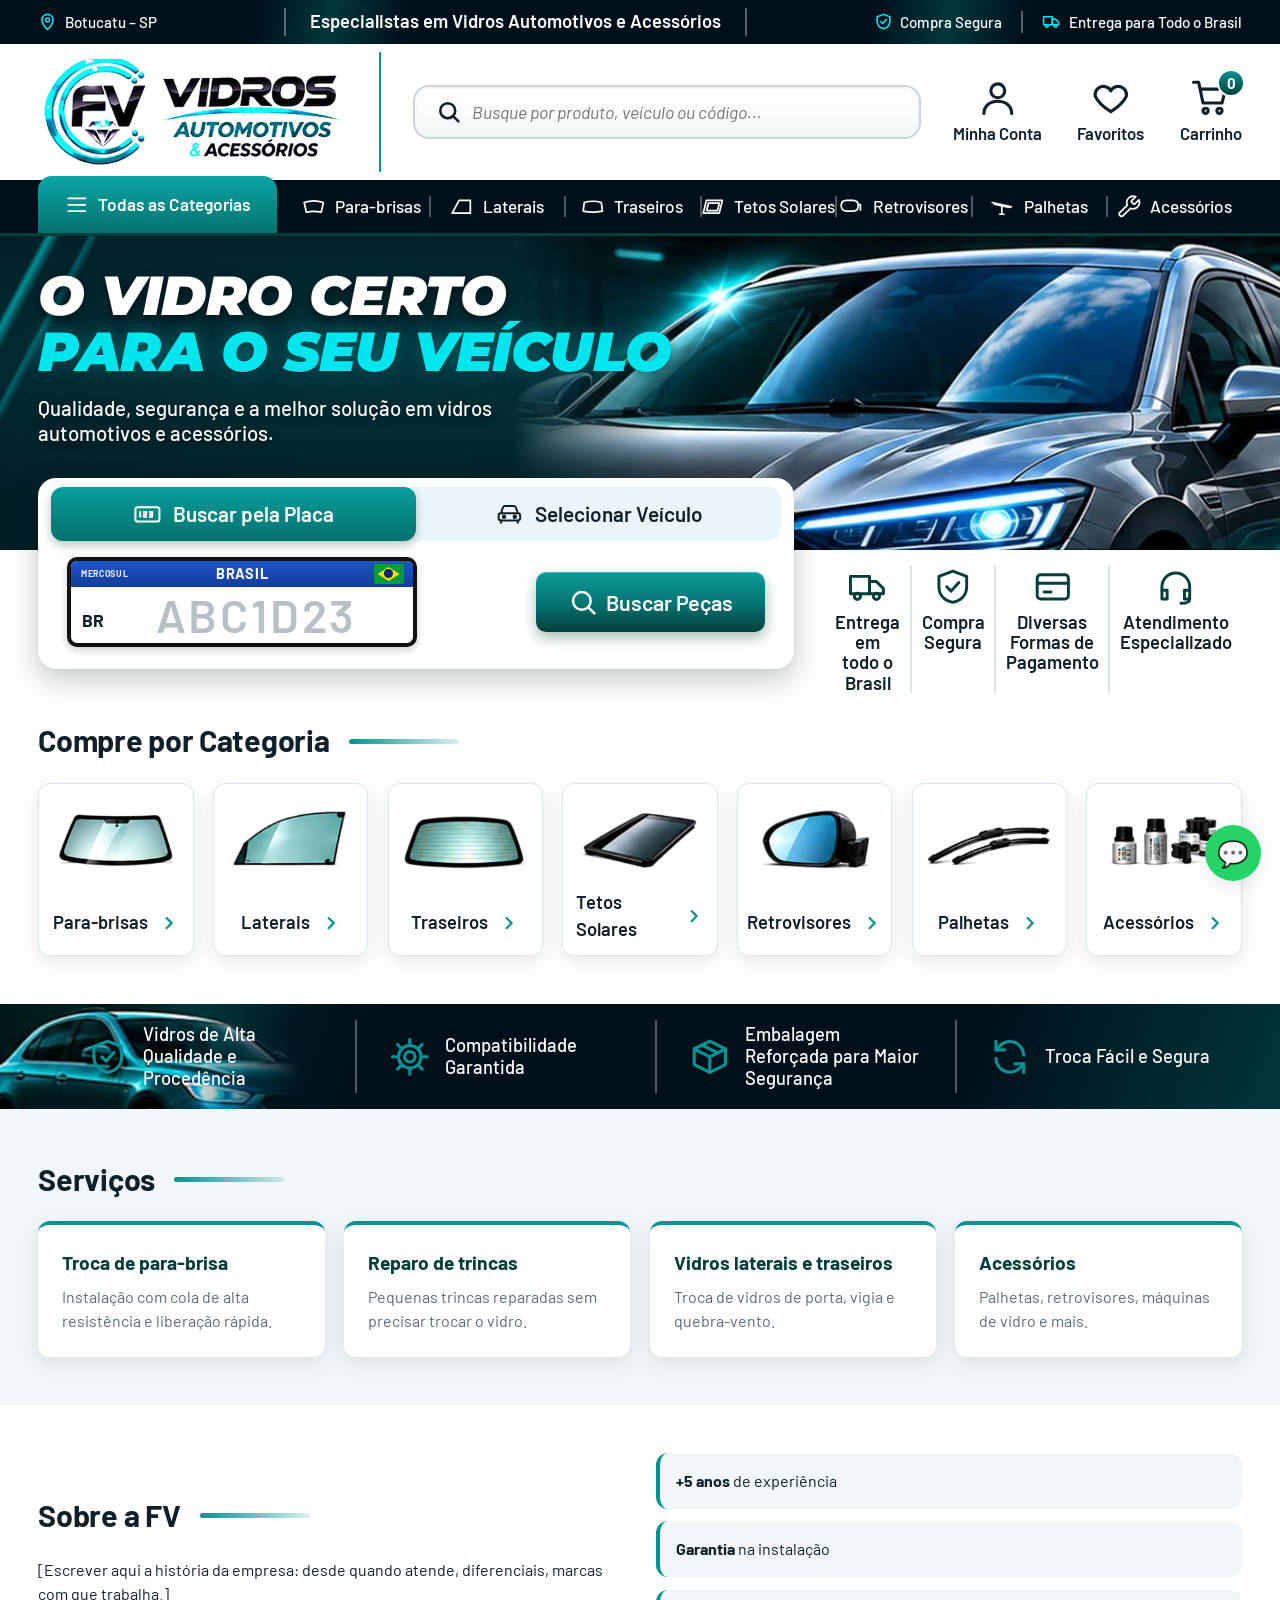
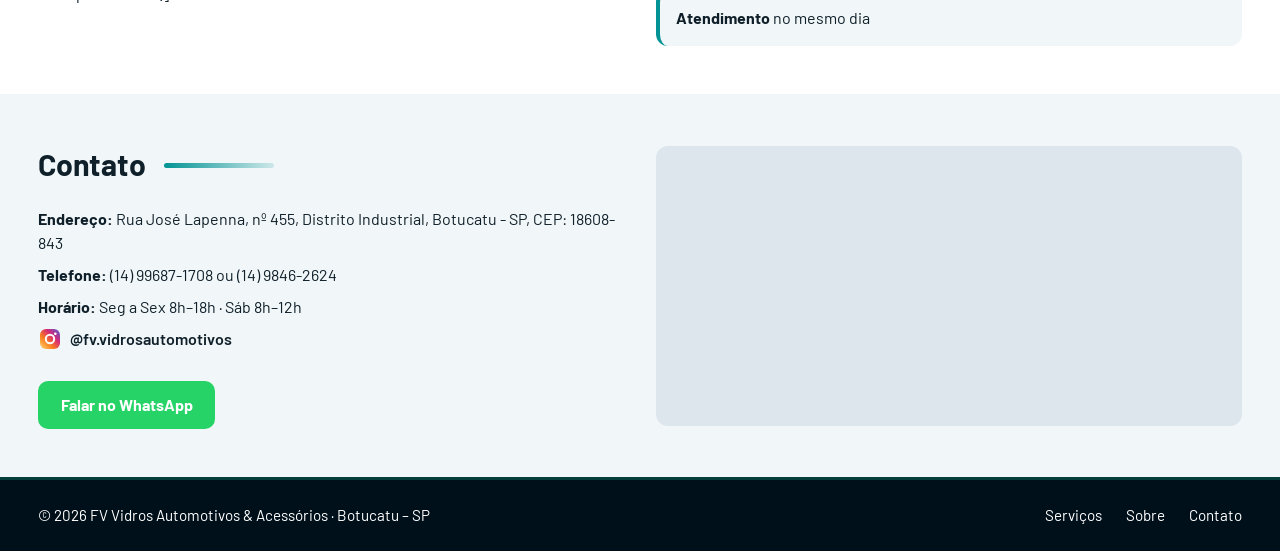
==== commit 5c267c06: "melhorias na responsividade e detalhes finais para a apresentação" ====
--- a/main/index.html
+++ b/main/index.html
@@ -218,7 +218,7 @@
           <p>[Escrever aqui a história da empresa: desde quando atende, diferenciais, marcas com que trabalha.]</p>
         </div>
         <ul class="destaques">
-          <li><strong>+X anos</strong> de experiência</li>
+          <li><strong>+5 anos</strong> de experiência</li>
           <li><strong>Garantia</strong> na instalação</li>
           <li><strong>Atendimento</strong> no mesmo dia</li>
         </ul>
@@ -230,13 +230,31 @@
       <div class="container contato">
         <div>
           <h2 class="titulo-linha">Contato</h2>
-          <p><strong>Endereço:</strong> [Rua, número – Bairro], Botucatu – SP</p>
-          <p><strong>Telefone:</strong> [(00) 00000-0000]</p>
-          <p><strong>Horário:</strong> [Seg a Sex 8h–18h · Sáb 8h–12h]</p>
+          <p><strong>Endereço:</strong> Rua José Lapenna, nº 455, Distrito Industrial, Botucatu - SP, CEP: 18608-843</p>
+          <p><strong>Telefone:</strong> (14) 99687-1708 ou (14) 9846-2624 </p>
+          <p><strong>Horário:</strong> Seg a Sex 8h–18h · Sáb 8h–12h </p>
+          <p class="insta">
+            <a href="https://www.instagram.com/fv.vidrosautomotivos" target="_blank" rel="noopener">
+              <svg class="insta__icone" viewBox="0 0 24 24" aria-hidden="true">
+                <defs>
+                  <linearGradient id="insta-grad" x1="0" y1="1" x2="1" y2="0">
+                    <stop offset="0" stop-color="#feda75"/>
+                    <stop offset=".35" stop-color="#fa7e1e"/>
+                    <stop offset=".65" stop-color="#d62976"/>
+                    <stop offset="1" stop-color="#4f5bd5"/>
+                  </linearGradient>
+                </defs>
+                <rect x="2" y="2" width="20" height="20" rx="6" fill="url(#insta-grad)"/>
+                <circle cx="12" cy="12" r="4.2" fill="none" stroke="#fff" stroke-width="2"/>
+                <circle cx="17.3" cy="6.7" r="1.3" fill="#fff"/>
+              </svg>
+              @fv.vidrosautomotivos
+            </a>
+          </p>
           <a class="btn btn--whats js-whats" href="#" data-msg="Olá! Gostaria de mais informações.">Falar no WhatsApp</a>
         </div>
-        <!-- Cole aqui o iframe do Google Maps (Maps > Compartilhar > Incorporar mapa) -->
-        <div class="mapa">Mapa do Google aqui</div>
+        <!--o iframe do Google Maps) -->
+        <div class="mapa"><iframe src="https://www.google.com/maps/embed?pb=!1m18!1m12!1m3!1d3676.0961992085336!2d-48.479510724690435!3d-22.872904479278688!2m3!1f0!2f0!3f0!3m2!1i1024!2i768!4f13.1!3m3!1m2!1s0x94c6dfcf44dd0c51%3A0x9937bfb218bc24ce!2sFV.%20Vidros%20Automotivos%20%26%20Acess%C3%B3rios!5e0!3m2!1spt-BR!2sbr!4v1795777792423!5m2!1spt-BR!2sbr" width="600" height="450" style="border:0;" allowfullscreen="" loading="lazy" referrerpolicy="strict-origin-when-cross-origin"></iframe></div>
       </div>
     </section>
   </main>
--- a/main/css/style.css
+++ b/main/css/style.css
@@ -189,6 +189,9 @@
 .destaques li { background: var(--cor-fundo-2); padding: 1rem; border-radius: var(--raio); border-left: 4px solid var(--teal); }
 .contato p { margin-bottom: .5rem; }
 .contato .btn { margin-top: 1rem; }
+.insta a { display: inline-flex; align-items: center; gap: .5rem; font-weight: 600; color: inherit; text-decoration: none; }
+.insta a:hover { color: #d62976; }
+.insta__icone { width: 24px; height: 24px; flex-shrink: 0; }
 .mapa { min-height: 280px; background: #dde6ed; border-radius: var(--raio);
         display: grid; place-items: center; color: var(--cor-suave); }
 .mapa iframe { width: 100%; height: 100%; min-height: 280px; border: 0; border-radius: var(--raio); }
